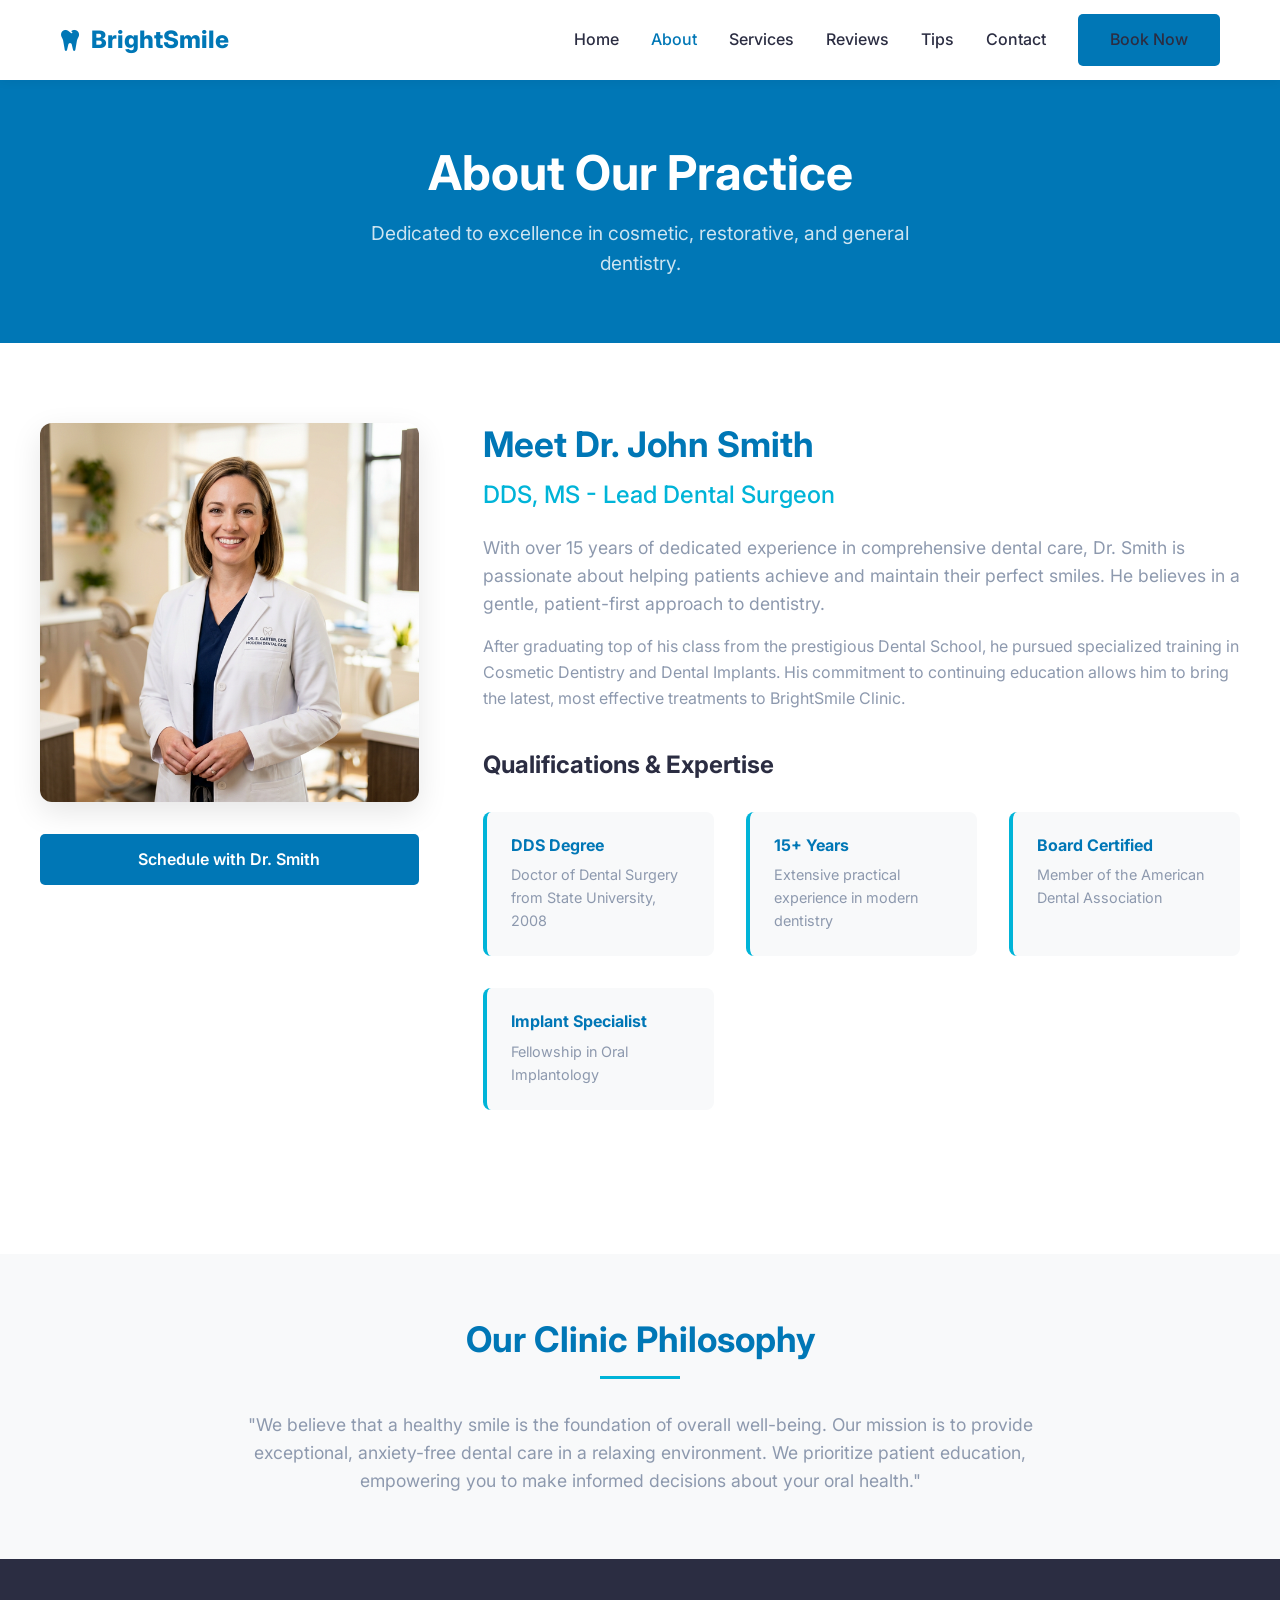
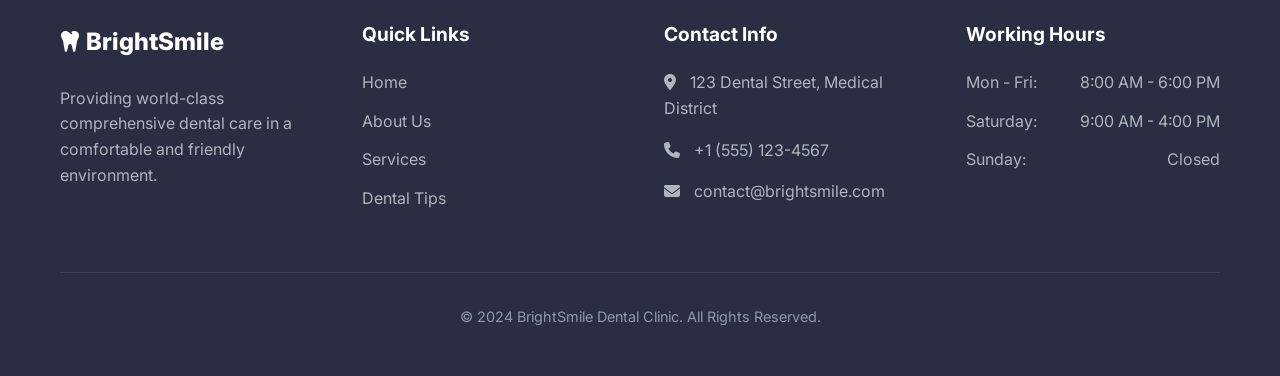
==== about.html @ 2408e5f5 "Initial commit - dentist website" ====
<!DOCTYPE html>
<html lang="en">
<head>
    <meta charset="UTF-8">
    <meta name="viewport" content="width=device-width, initial-scale=1.0">
    <title>About Our Dentist | BrightSmile Dental Clinic</title>
    <meta name="description" content="Learn about our experienced dentist, our clinic philosophy, and our commitment to providing top-quality dental care in a welcoming environment.">
    
    <link href="https://fonts.googleapis.com/css2?family=Inter:wght@400;500;600;700;800&display=swap" rel="stylesheet">
    <link rel="stylesheet" href="https://cdnjs.cloudflare.com/ajax/libs/font-awesome/6.4.0/css/all.min.css">
    <link rel="stylesheet" href="css/styles.css">
    
    <style>
        .page-header {
            background-color: var(--primary-color);
            color: var(--white);
            padding: 4rem 0;
            text-align: center;
        }

        .profile-section {
            display: flex;
            flex-wrap: wrap;
            gap: 4rem;
            align-items: flex-start;
        }

        .profile-image-container {
            flex: 1;
            min-width: 300px;
        }

        .profile-content {
            flex: 2;
            min-width: 300px;
        }

        .qualifications-grid {
            display: grid;
            grid-template-columns: repeat(auto-fit, minmax(200px, 1fr));
            gap: 2rem;
            margin-top: 2rem;
        }

        .qual-card {
            background: var(--bg-light);
            padding: 1.5rem;
            border-radius: 8px;
            border-left: 4px solid var(--secondary-color);
        }

        .qual-card h4 {
            color: var(--primary-color);
            margin-bottom: 0.5rem;
        }
        
        .philosophy {
            background-color: var(--bg-light);
            padding: 4rem 0;
            margin-top: 4rem;
        }
    </style>
</head>
<body>

    <!-- Header -->
    <header class="header">
        <div class="container nav">
            <a href="index.html" class="logo">
                <i class="fas fa-tooth"></i> BrightSmile
            </a>
            <div class="mobile-menu-btn">
                <i class="fas fa-bars"></i>
            </div>
            <nav class="nav-links">
                <a href="index.html">Home</a>
                <a href="about.html" style="color: var(--primary-color);">About</a>
                <a href="services.html">Services</a>
                <a href="testimonials.html">Reviews</a>
                <a href="blog.html">Tips</a>
                <a href="contact.html">Contact</a>
                <a href="book-appointment.html" class="btn btn-primary">Book Now</a>
            </nav>
        </div>
    </header>

    <div class="page-header">
        <div class="container">
            <h1 style="color:white;">About Our Practice</h1>
            <p style="color:rgba(255,255,255,0.8); font-size:1.2rem; max-width: 600px; margin: 0 auto;">Dedicated to excellence in cosmetic, restorative, and general dentistry.</p>
        </div>
    </div>

    <section class="section container">
        <div class="profile-section">
            <div class="profile-image-container">
                <img src="images/dentist_profile_1773500230418.png" alt="Dr. John Smith - Lead Dentist" style="border-radius: 12px; box-shadow: 0 10px 30px rgba(0,0,0,0.1);">
                <div class="text-center" style="margin-top: 2rem;">
                    <a href="book-appointment.html" class="btn btn-primary" style="width: 100%;">Schedule with Dr. Smith</a>
                </div>
            </div>
            
            <div class="profile-content">
                <h2 style="color: var(--primary-color)">Meet Dr. John Smith</h2>
                <h3 style="color: var(--secondary-color); font-weight: 500;">DDS, MS - Lead Dental Surgeon</h3>
                
                <p style="font-size: 1.1rem; margin-top: 1.5rem;">With over 15 years of dedicated experience in comprehensive dental care, Dr. Smith is passionate about helping patients achieve and maintain their perfect smiles. He believes in a gentle, patient-first approach to dentistry.</p>
                
                <p>After graduating top of his class from the prestigious Dental School, he pursued specialized training in Cosmetic Dentistry and Dental Implants. His commitment to continuing education allows him to bring the latest, most effective treatments to BrightSmile Clinic.</p>

                <h3 style="margin-top: 2.5rem; color: var(--text-dark);">Qualifications & Expertise</h3>
                <div class="qualifications-grid">
                    <div class="qual-card">
                        <h4>DDS Degree</h4>
                        <p style="margin:0; font-size:0.9rem;">Doctor of Dental Surgery from State University, 2008</p>
                    </div>
                    <div class="qual-card">
                        <h4>15+ Years</h4>
                        <p style="margin:0; font-size:0.9rem;">Extensive practical experience in modern dentistry</p>
                    </div>
                    <div class="qual-card">
                        <h4>Board Certified</h4>
                        <p style="margin:0; font-size:0.9rem;">Member of the American Dental Association</p>
                    </div>
                    <div class="qual-card">
                        <h4>Implant Specialist</h4>
                        <p style="margin:0; font-size:0.9rem;">Fellowship in Oral Implantology</p>
                    </div>
                </div>
            </div>
        </div>
    </section>

    <section class="philosophy">
        <div class="container text-center">
            <h2 style="color: var(--primary-color)">Our Clinic Philosophy</h2>
            <div style="width: 80px; height: 3px; background-color: var(--secondary-color); margin: 1rem auto 2rem;"></div>
            <p style="max-width: 800px; margin: 0 auto; font-size: 1.1rem;">
                "We believe that a healthy smile is the foundation of overall well-being. Our mission is to provide exceptional, anxiety-free dental care in a relaxing environment. We prioritize patient education, empowering you to make informed decisions about your oral health."
            </p>
        </div>
    </section>

    <!-- Footer -->
    <footer>
        <div class="container">
            <div class="footer-grid">
                <div class="footer-col">
                    <a href="index.html" class="logo" style="color: var(--white); margin-bottom: 1.5rem; display: inline-block;">
                        <i class="fas fa-tooth"></i> BrightSmile
                    </a>
                    <p>Providing world-class comprehensive dental care in a comfortable and friendly environment.</p>
                </div>
                
                <div class="footer-col">
                    <h3>Quick Links</h3>
                    <ul class="footer-links">
                        <li><a href="index.html">Home</a></li>
                        <li><a href="about.html">About Us</a></li>
                        <li><a href="services.html">Services</a></li>
                        <li><a href="blog.html">Dental Tips</a></li>
                    </ul>
                </div>
                
                <div class="footer-col">
                    <h3>Contact Info</h3>
                    <ul class="footer-links" style="color: #adb5bd;">
                        <li style="margin-bottom: 1rem;"><i class="fas fa-map-marker-alt" style="margin-right: 10px;"></i> 123 Dental Street, Medical District</li>
                        <li style="margin-bottom: 1rem;"><i class="fas fa-phone" style="margin-right: 10px;"></i> +1 (555) 123-4567</li>
                        <li style="margin-bottom: 1rem;"><i class="fas fa-envelope" style="margin-right: 10px;"></i> contact@brightsmile.com</li>
                    </ul>
                </div>
                
                <div class="footer-col">
                    <h3>Working Hours</h3>
                    <ul class="footer-links" style="color: #adb5bd;">
                        <li style="display:flex; justify-content:space-between;"><span>Mon - Fri:</span> <span>8:00 AM - 6:00 PM</span></li>
                        <li style="display:flex; justify-content:space-between;"><span>Saturday:</span> <span>9:00 AM - 4:00 PM</span></li>
                        <li style="display:flex; justify-content:space-between;"><span>Sunday:</span> <span>Closed</span></li>
                    </ul>
                </div>
            </div>
            <div class="footer-bottom">
                <p>&copy; 2024 BrightSmile Dental Clinic. All Rights Reserved.</p>
            </div>
        </div>
    </footer>

    <script src="js/main.js"></script>
</body>
</html>
---- css/styles.css ----
/* Root Variables */
:root {
  --primary-color: #0077b6;
  --secondary-color: #00b4d8;
  --accent-color: #90e0ef;
  --text-dark: #2b2d42;
  --text-light: #8d99ae;
  --white: #ffffff;
  --bg-light: #f8f9fa;
  --font-family: 'Inter', sans-serif;
  --transition: all 0.3s ease;
}

/* Base Styles */
* {
  margin: 0;
  padding: 0;
  box-sizing: border-box;
}

body {
  font-family: var(--font-family);
  color: var(--text-dark);
  line-height: 1.6;
  background-color: var(--white);
}

a {
  text-decoration: none;
  color: var(--primary-color);
  transition: var(--transition);
}

ul {
  list-style: none;
}

img {
  max-width: 100%;
  height: auto;
  display: block;
}

/* Typography */
h1, h2, h3, h4, h5, h6 {
  font-weight: 700;
  line-height: 1.2;
  margin-bottom: 1rem;
}

h1 { font-size: 3rem; }
h2 { font-size: 2.2rem; }
h3 { font-size: 1.5rem; }

p {
  margin-bottom: 1rem;
  color: var(--text-light);
}

/* Utility Classes */
.container {
  max-width: 1200px;
  margin: 0 auto;
  padding: 0 20px;
}

.section {
  padding: 5rem 0;
}

.section-bg {
  background-color: var(--bg-light);
}

.text-center {
  text-align: center;
}

.btn {
  display: inline-block;
  padding: 0.8rem 2rem;
  border-radius: 5px;
  font-weight: 600;
  cursor: pointer;
  border: none;
  transition: var(--transition);
}

.btn-primary {
  background-color: var(--primary-color);
  color: var(--white);
}

.btn-primary:hover {
  background-color: #023e8a;
  color: var(--white);
  transform: translateY(-2px);
  box-shadow: 0 4px 10px rgba(0, 119, 182, 0.3);
}

.btn-outline {
  background-color: transparent;
  color: var(--primary-color);
  border: 2px solid var(--primary-color);
}

.btn-outline:hover {
  background-color: var(--primary-color);
  color: var(--white);
}

/* Header & Navigation */
.header {
  background-color: var(--white);
  box-shadow: 0 2px 10px rgba(0, 0, 0, 0.05);
  position: sticky;
  top: 0;
  z-index: 1000;
}

.nav {
  display: flex;
  justify-content: space-between;
  align-items: center;
  height: 80px;
}

.logo {
  font-size: 1.5rem;
  font-weight: 800;
  color: var(--primary-color);
  display: flex;
  align-items: center;
  gap: 10px;
}

.nav-links {
  display: flex;
  gap: 2rem;
  align-items: center;
}

.nav-links a {
  color: var(--text-dark);
  font-weight: 500;
}

.nav-links a:hover {
  color: var(--primary-color);
}

.mobile-menu-btn {
  display: none;
  font-size: 1.5rem;
  cursor: pointer;
  color: var(--text-dark);
}

/* Footer */
footer {
  background-color: var(--text-dark);
  color: var(--white);
  padding: 4rem 0 2rem;
}

.footer-grid {
  display: grid;
  grid-template-columns: repeat(auto-fit, minmax(250px, 1fr));
  gap: 3rem;
  margin-bottom: 3rem;
}

.footer-col h3 {
  color: var(--white);
  font-size: 1.2rem;
  margin-bottom: 1.5rem;
}

.footer-col p {
  color: #adb5bd;
}

.footer-links li {
  margin-bottom: 0.8rem;
}

.footer-links a {
  color: #adb5bd;
}

.footer-links a:hover {
  color: var(--secondary-color);
  padding-left: 5px;
}

.footer-bottom {
  text-align: center;
  padding-top: 2rem;
  border-top: 1px solid rgba(255, 255, 255, 0.1);
  color: #adb5bd;
  font-size: 0.9rem;
}

/* Responsive */
@media (max-width: 768px) {
  h1 { font-size: 2.5rem; }
  h2 { font-size: 2rem; }
  
  .nav-links {
    position: absolute;
    top: 80px;
    left: -100%;
    width: 100%;
    background-color: var(--white);
    flex-direction: column;
    padding: 2rem 0;
    box-shadow: 0 5px 10px rgba(0, 0, 0, 0.05);
    transition: var(--transition);
  }
  
  .nav-links.active {
    left: 0;
  }
  
  .mobile-menu-btn {
    display: block;
  }
}
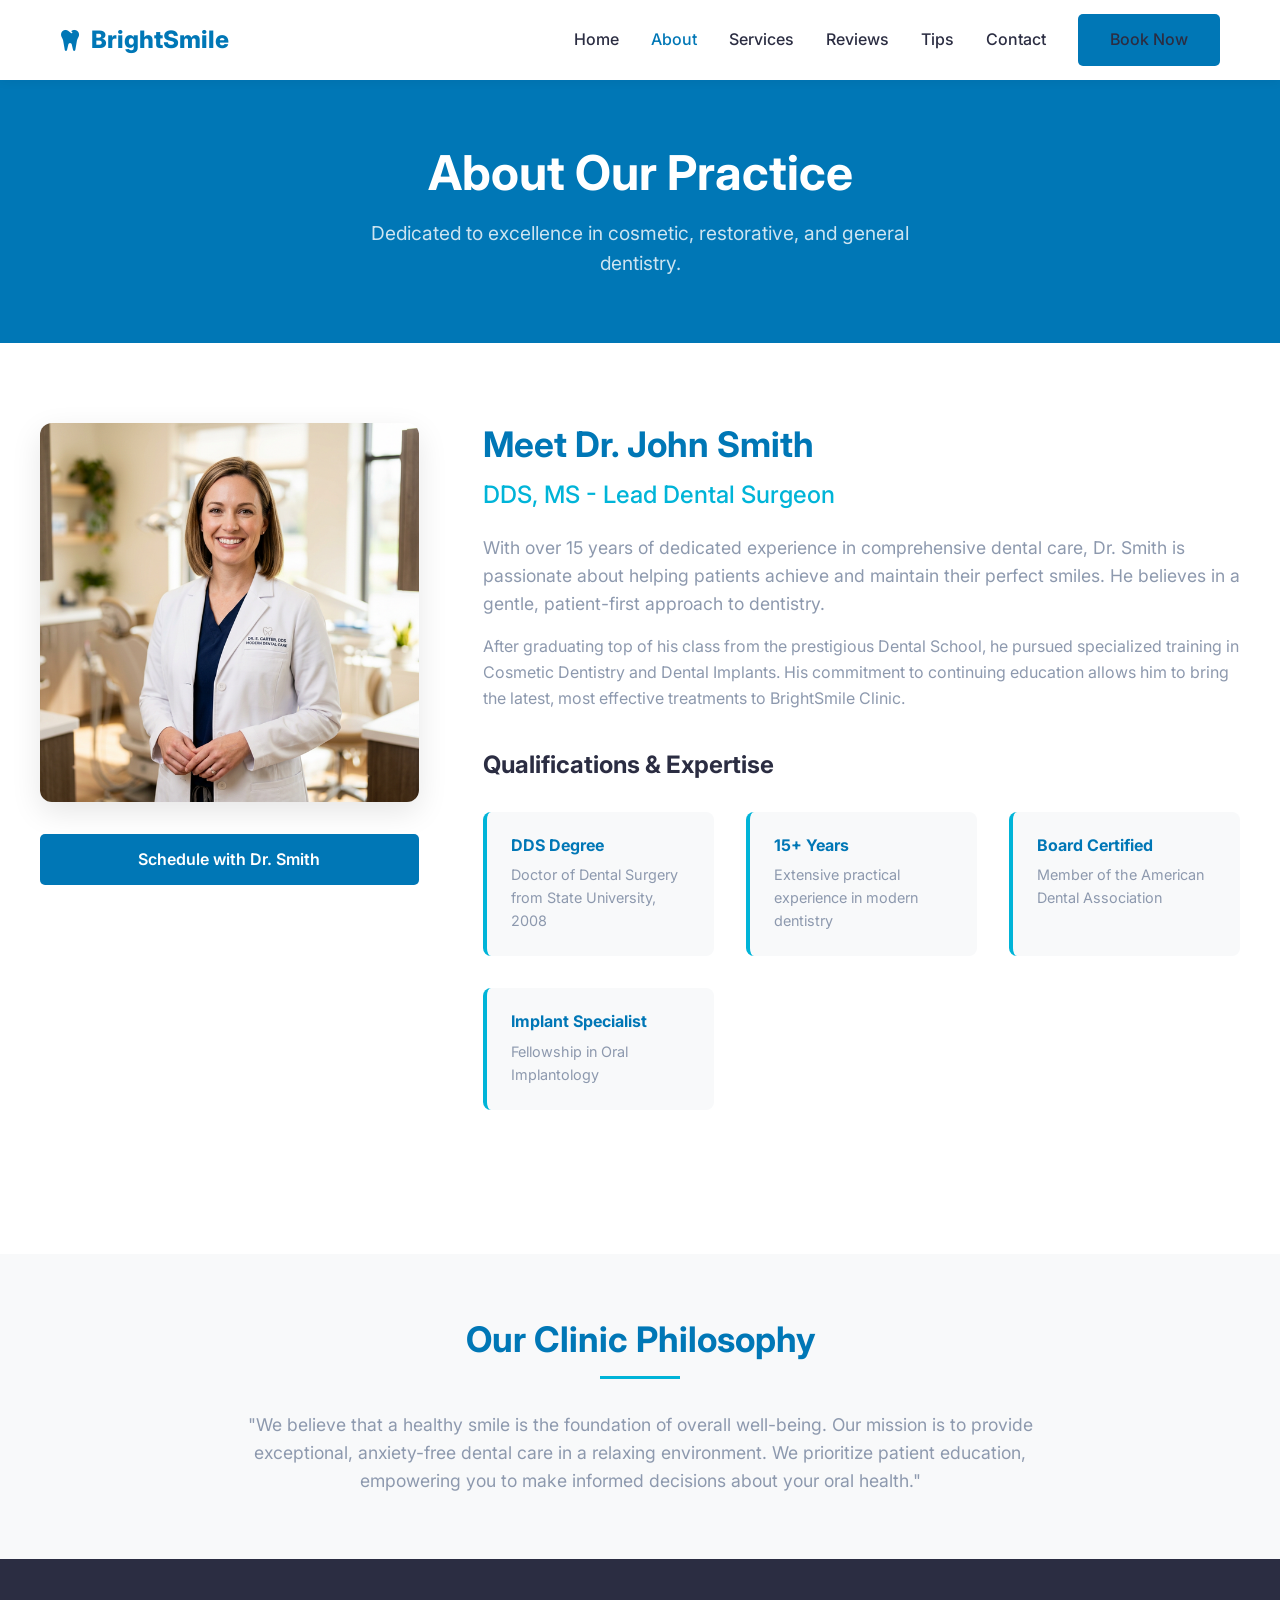
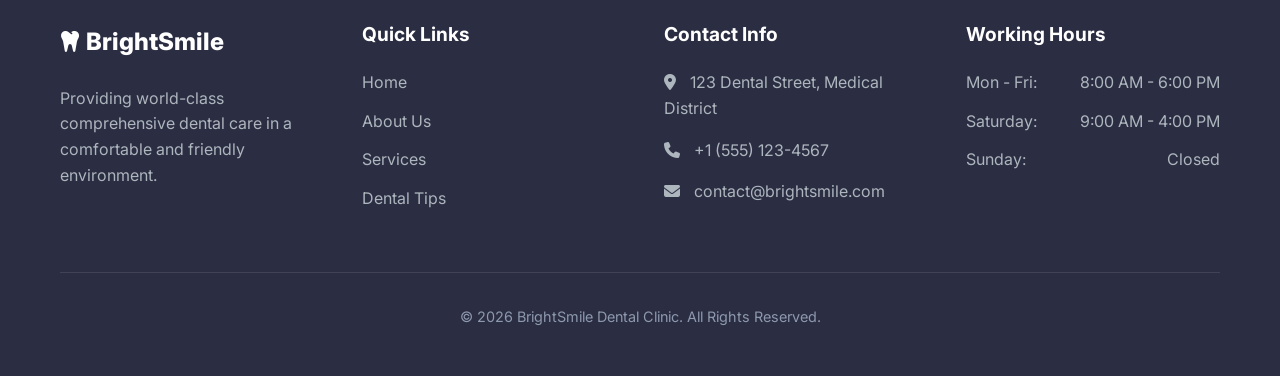
==== commit 6fbaeb88: "Update copyright year to 2026" ====
--- a/about.html
+++ b/about.html
@@ -181,7 +181,7 @@
                 </div>
             </div>
             <div class="footer-bottom">
-                <p>&copy; 2024 BrightSmile Dental Clinic. All Rights Reserved.</p>
+                <p>&copy; 2026 BrightSmile Dental Clinic. All Rights Reserved.</p>
             </div>
         </div>
     </footer>
